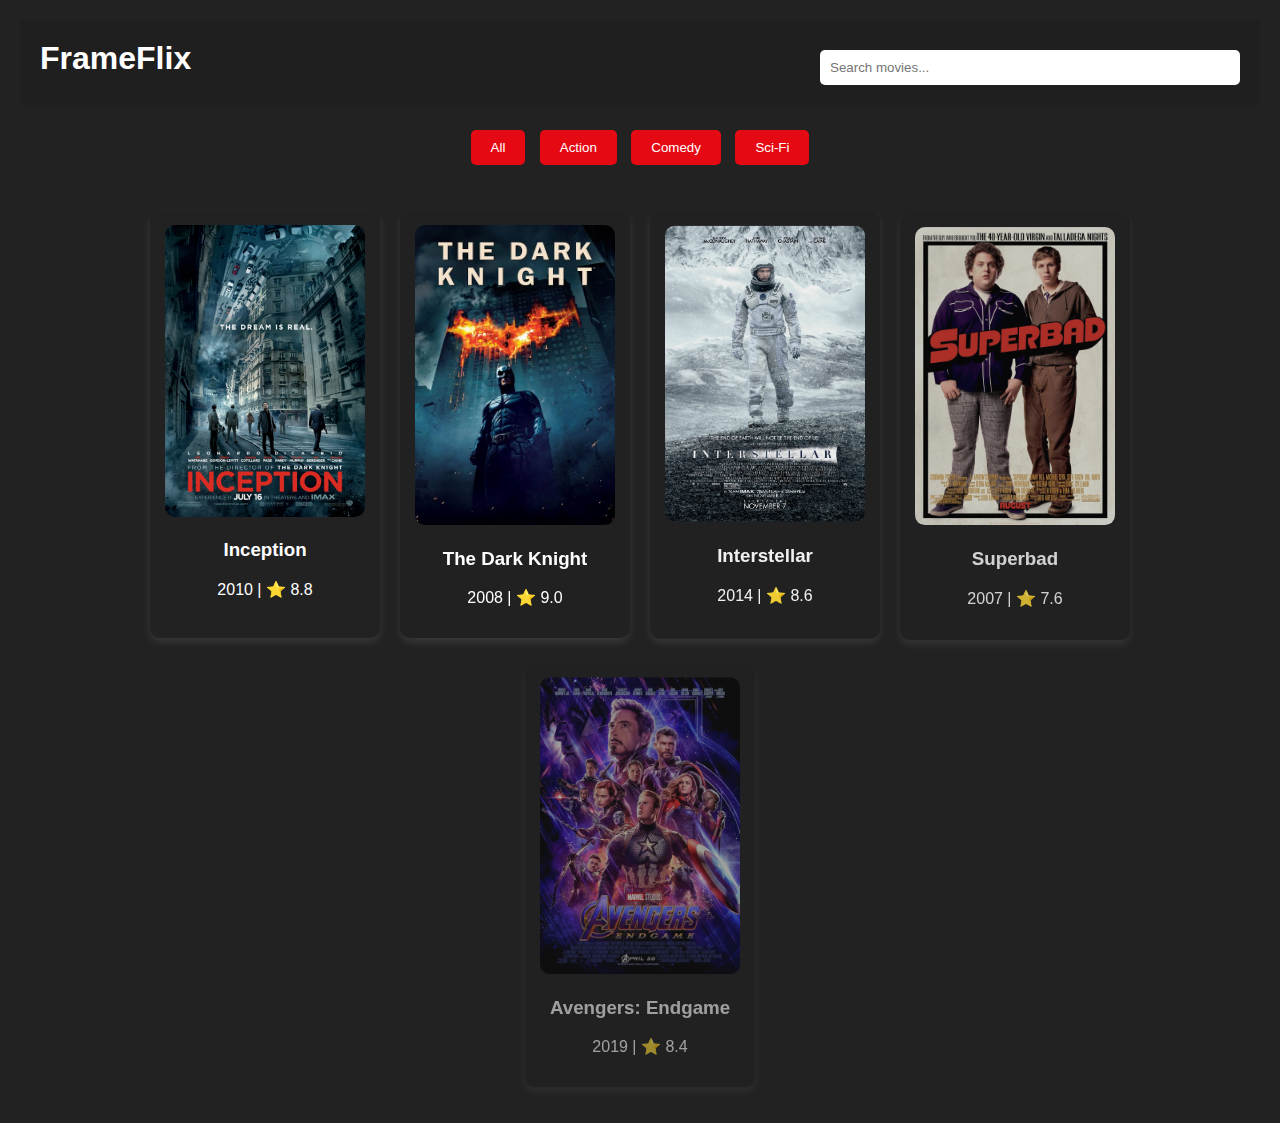
==== index.html @ 9d99256b "reorderd" ====
<!DOCTYPE html>
<html lang="en">
<head>
    <meta charset="UTF-8">
    <meta name="viewport" content="width=device-width, initial-scale=1.0">
    <title>Movie Recommendations</title>
    <link rel="stylesheet" href="styles.css">
    <script src="https://cdnjs.cloudflare.com/ajax/libs/gsap/3.12.2/gsap.min.js"></script>
</head>
<body>
    <header>
        <h1>FrameFlix</h1>
        <input type="text" id="search" placeholder="Search movies...">
    </header>
    
    <nav>
        <button class="filter" data-genre="all">All</button>
        <button class="filter" data-genre="action">Action</button>
        <button class="filter" data-genre="comedy">Comedy</button>
        <button class="filter" data-genre="sci-fi">Sci-Fi</button>
    </nav>
    
    <main id="movies">
        <!-- Movie items will be dynamically added here -->
    </main>
    
    <script src="script.js"></script>
</body>
</html>
---- styles.css ----
body {
    font-family: Arial, sans-serif;
    background-color: #222;
    color: #fff;
    text-align: center;
    margin: 0;
    padding: 20px;
}

header {
    background-color: #1f1f1f;
    padding: 20px;
    display: flex;
    justify-content: space-between;
}

h1 {
    margin: 0;
}

#search {
    padding: 10px;
    width: 80%;
    max-width: 400px;
    margin-top: 10px;
    border: none;
    border-radius: 5px;
}

nav {
    margin: 20px 0;
}

.filter {
    padding: 10px 20px;
    margin: 5px;
    border: none;
    border-radius: 5px;
    background-color: #e50914;
    color: white;
    cursor: pointer;
    transition: 0.3s;
}

.filter:hover {
    background-color: #b20710;
}

#movies {
    display: flex;
    flex-wrap: wrap;
    justify-content: center;
    gap: 20px;
    padding: 20px;
}

.movie {
    background-color: #222;
    padding: 15px;
    border-radius: 10px;
    width: 200px;
    text-align: center;
    box-shadow: 0 4px 8px rgba(255, 255, 255, 0.1);
    transition: transform 0.3s;
}

.movie:hover {
    transform: translateY(-1px) !important;
    background-color: rgb(46, 46, 46);
}
img {
    width: 100%;
    max-width: 300px;
    border-radius: 10px;
    cursor: pointer;
}


/* MOVIE DETAILS.HTML CSS*/
.movie-details {
    display: flex;
    flex-direction: column;
    max-width: 900px;
    margin: 50px auto;
    padding: 20px;
    background: #1e1e1e;
    border-radius: 10px;
    box-shadow: 0 4px 10px rgba(255, 255, 255, 0.1);
}
#movie-title{
    font-size:2.5rem;
    margin-bottom: 10px;
    align-self: flex-start;
}

.movie-media {
    flex: 1;
    display: flex;
    flex-direction: column;
    align-items: center;
    gap: 20px;
}

.movie-media img {
    width: 100%;
    max-width: 400px;
    border-radius: 10px;
}

.movie-media iframe {
    width: 100%;
    height: 315px;
    border-radius: 10px;
}

.details-content {
    flex: 1;
    text-align: left;
    padding: 20px;
}

.details-content h1 {
    font-size: 2.5rem;
    margin-bottom: 10px;
}

.details-content p {
    font-size: 1.2rem;
    line-height: 1.5;
    margin-bottom: 10px;
}
#movie-details-nav { 
    display: flex;
    gap: 20px;
    align-items: center;
    margin-bottom: 20px;
    justify-content: center;
}

.back-btn {
    display: inline-block;
    padding: 10px 10px;
    background-color: #ff6b6b;
    color: #fff;
    text-decoration: none;
    border-radius: 5px;
    font-size: 1rem;
    transition: 0.3s;
    position: relative;
    left:0;
}

.back-btn:hover {
    background-color: #ff4040;
}

button {
    background-color: #ff4c4c;
    color: white;
    border: none;
    padding: 10px 15px;
    border-radius: 5px;
    cursor: pointer;
    margin-bottom: 20px;
}

button:hover {
    background-color: #d43c3c;
}

.movie-container {
    display: flex;
    flex-wrap: wrap;
    align-items: center;
    justify-content: center;
}

.movie-container img {
    width: 100%;
    max-width: 300px;
    border-radius: 10px;
    margin-bottom: 20px;
}

.movie-content {
    max-width: 400px;
    text-align: left;
    margin-left: 20px;
}

.movie-content h1 {
    font-size: 28px;
    margin-bottom: 10px;
}

.movie-content p {
    font-size: 16px;
    line-height: 1.5;
    margin: 5px 0;
}
.movie-posters {
    display: flex;
    flex-direction: row;
    flex-wrap: wrap;
    justify-content: center;
    gap: 20px;
    margin-top: 20px;
}
.trailer-btn {
    display: inline-block;
    margin-top: 15px;
    padding: 12px 20px;
    background-color: #ff4c4c;
    color: white;
    text-decoration: none;
    border-radius: 5px;
    font-weight: bold;
}

.trailer-btn:hover {
    background-color: #d43c3c;
}


/* responsiveness */
@media screen and (max-width: 600px) {
    #movies {
        padding: 10px;
    }

    .movie {
        width: 100%;
    }
    header{
        flex-direction: column;
        align-items: center;        
    }
    nav{
        display: flex;
        flex-wrap: wrap;
        justify-content: center;
    }
}

@media (max-width: 768px) {
  .movie-details {
    flex-direction: column;
    text-align: center;
  }
  .details-content {
    text-align: center;
    padding: 10px;
  }
    .movie-content {
        margin-left: 0;
    }
    .movie-content h1 {
        font-size: 24px;
    }
    .movie-content p {
        font-size: 14px;
    }
    .trailer-btn {
        margin-top: 10px;
    }
    iframe{
        width: 100%;
        height: 200px;
    }
    .back-btn{
        left:1rem;
        margin: 1rem;
    }
}
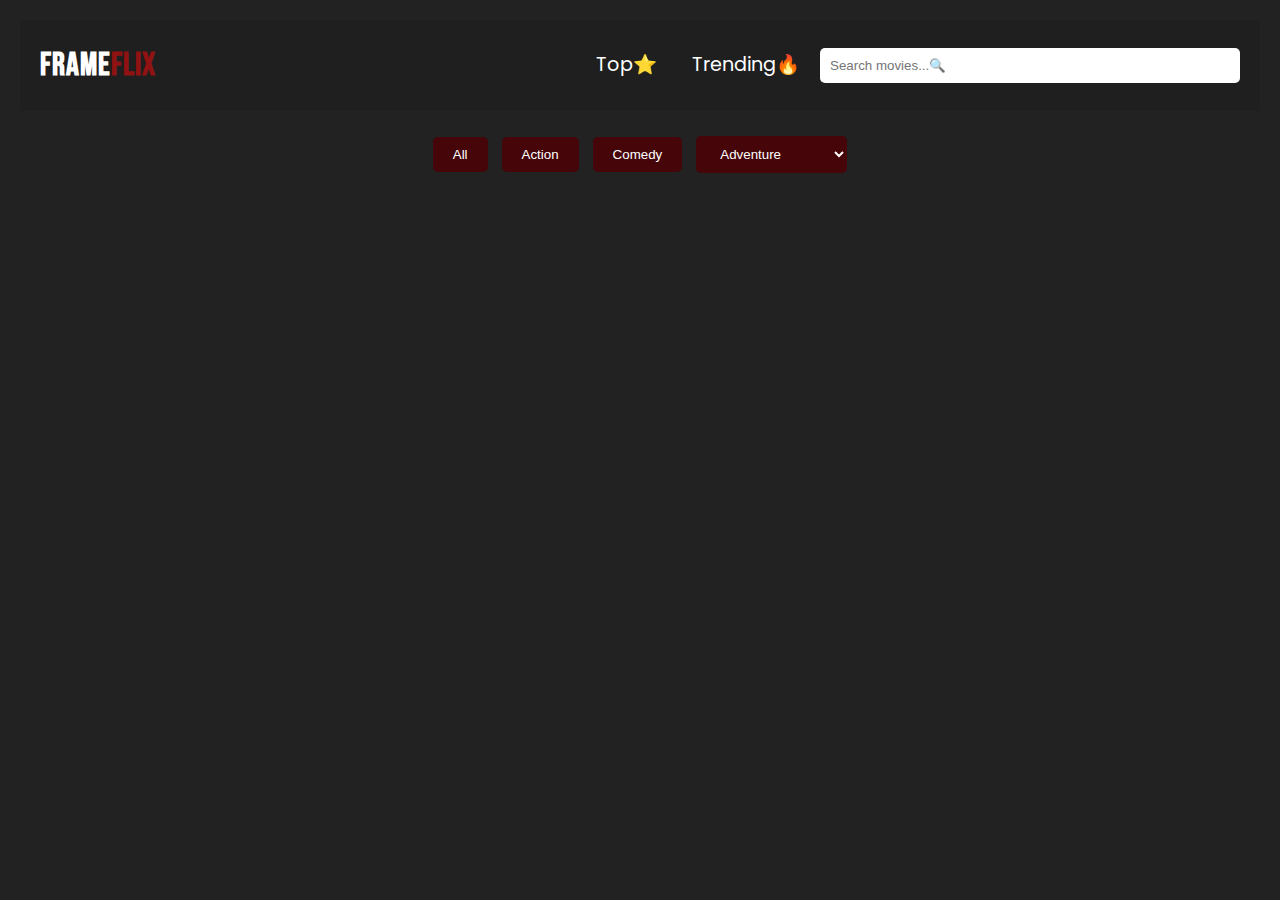
==== commit fe5c3644: "changed to api" ====
--- a/index.html
+++ b/index.html
@@ -9,21 +9,50 @@
 </head>
 <body>
     <header>
-        <h1>FrameFlix</h1>
-        <input type="text" id="search" placeholder="Search movies...">
+        <h1 id="logo">Frame<span style="color: rgb(144, 18, 18);">Flix</span> </h1>
+        <div id="right-side">
+            <a href="#" id="toprated-link">Top⭐</a>
+            <a href="#" id="trending-link">Trending🔥</a>
+            <input type="text" id="search" placeholder="Search movies...🔍">
+        </div>
     </header>
-    
+
     <nav>
-        <button class="filter" data-genre="all">All</button>
-        <button class="filter" data-genre="action">Action</button>
-        <button class="filter" data-genre="comedy">Comedy</button>
-        <button class="filter" data-genre="sci-fi">Sci-Fi</button>
+
+        <button class="filter" data-genre="All">All</button>
+        <button class="filter" data-genre="Action">Action</button>
+        <button class="filter" data-genre="Comedy">Comedy</button>
+
+        <!-- Dropdown Filter -->
+        <select id="genre-select" class="filter">
+            <!-- <option value="all">All</option> -->
+            <!-- <option value="Action">Action</option> -->
+            <option value="Adventure">Adventure</option>
+            <option value="Animation">Animation</option>
+            <!-- <option value="Comedy">Comedy</option> -->
+            <option value="Crime">Crime</option>
+            <option value="Documentary">Documentary</option>
+            <option value="Drama">Drama</option>
+            <option value="Family">Family</option>
+            <option value="Fantasy">Fantasy</option>
+            <option value="History">History</option>
+            <option value="Horror">Horror</option>
+            <option value="Music">Music</option>
+            <option value="Mystery">Mystery</option>
+            <option value="Romance">Romance</option>
+            <option value="Science Fiction">Science Fiction</option>
+            <option value="TV Movie">TV Movie</option>
+            <option value="Thriller">Thriller</option>
+            <option value="War">War</option>
+            <option value="Western">Western</option>
+        </select>
+
     </nav>
-    
+
     <main id="movies">
         <!-- Movie items will be dynamically added here -->
     </main>
-    
+
     <script src="script.js"></script>
 </body>
 </html>
--- a/styles.css
+++ b/styles.css
@@ -1,248 +1,311 @@
+@import url("https://fonts.googleapis.com/css2?family=Bebas+Neue&family=Poppins:wght@300;400;600&display=swap");
+
 body {
-    font-family: Arial, sans-serif;
-    background-color: #222;
-    color: #fff;
-    text-align: center;
+  font-family: "Poppins", sans-serif;
+  font-size: 16px;
+  line-height: 1.6;
+  color: #e0e0e0; /* Light grey for better readability on dark backgrounds */
+}
+
+h1,
+h2,
+h3 {
+  font-family: "Bebas Neue", sans-serif;
+  text-transform: uppercase;
+  letter-spacing: 1px;
+}
+
+body {
+  background-color: #222;
+  color: #fff;
+  text-align: center;
+  margin: 0;
+  padding: 20px;
+}
+#logo {
+  cursor: default;
+  user-select: none;
+}
+
+header {
+  background-color: #1f1f1f;
+  padding: 20px;
+  display: flex;
+  justify-content: space-between;
+}
+#right-side {
+  display: flex;
+  flex-direction: row;
+  gap: 20px;
+  width: 70%;
+  justify-content: flex-end;
+  align-items: center;
+}
+#right-side a {
+  color: white;
+  text-decoration: none;
+  font-size: 1.2rem;
+  border-radius: 5px;
+  transition: 0.3s;
+}
+
+h1 {
+  margin: 0;
+}
+
+#toprated-link{
+  padding: 5px 15px;
+  border-radius: 5px;
+}
+
+#search {
+  padding: 10px;
+  width: 80%;
+  max-width: 400px;
+  border: none;
+  border-radius: 5px;
+}
+
+nav {
+  margin: 20px 0;
+}
+
+
+.filter {
+  padding: 10px 20px;
+  margin: 5px;
+  border: none;
+  border-radius: 5px;
+  background-color: #460508;
+  color: white;
+  cursor: pointer;
+  transition: 0.3s;
+}
+
+.filter:hover {
+  background-color: rgb(144, 18, 18);
+}
+
+#movies {
+  display: flex;
+  flex-wrap: wrap;
+  justify-content: center;
+  gap: 20px;
+  padding: 20px;
+}
+
+.movie {
+  background-color: #222;
+  padding: 15px;
+  border-radius: 10px;
+  width: 200px;
+  text-align: center;
+  box-shadow: 0 4px 8px rgba(255, 255, 255, 0.1);
+  transition: transform 0.3s;
+}
+
+.movie:hover {
+  transform: translateY(-1px) !important;
+  background-color: rgb(46, 46, 46);
+}
+img {
+  width: 100%;
+  max-width: 300px;
+  border-radius: 10px;
+  cursor: pointer;
+}
+.no-movies {
+  text-align: center;
+  font-size: 1.2rem;
+  color: #ccc;
+  margin-top: 20px;
+}
+
+/* MOVIE DETAILS.HTML CSS*/
+.movie-details {
+  display: flex;
+  flex-direction: column;
+  max-width: 900px;
+  margin: 50px auto;
+  padding: 20px;
+  background: #1e1e1e;
+  border-radius: 10px;
+  box-shadow: 0 4px 10px rgba(255, 255, 255, 0.1);
+}
+#movie-title {
+  font-size: 2.5rem;
+  margin-bottom: 10px;
+  align-self: flex-start;
+}
+
+.movie-media {
+  flex: 1;
+  display: flex;
+  flex-direction: column;
+  align-items: center;
+  gap: 20px;
+}
+
+.movie-media img {
+  width: 100%;
+  max-width: 400px;
+  border-radius: 10px;
+}
+
+.movie-media iframe {
+  width: 100%;
+  height: 315px;
+  border-radius: 10px;
+}
+
+.details-content {
+  flex: 1;
+  text-align: left;
+  padding: 20px;
+}
+
+.details-content h1 {
+  font-size: 2.5rem;
+  margin-bottom: 10px;
+}
+
+.details-content p {
+  font-size: 1.2rem;
+  line-height: 1.5;
+  margin-bottom: 10px;
+}
+#movie-details-nav {
+  display: flex;
+  gap: 20px;
+  align-items: center;
+  margin-bottom: 20px;
+  justify-content: center;
+}
+
+.back-btn {
+  display: inline-block;
+  padding: 10px 10px;
+  background-color: #ff6b6b;
+  color: #fff;
+  text-decoration: none;
+  border-radius: 5px;
+  font-size: 1rem;
+  transition: 0.3s;
+  position: relative;
+  left: 0;
+}
+
+.back-btn:hover {
+  background-color: #ff4040;
+}
+
+button {
+  background-color: #ff4c4c;
+  color: white;
+  border: none;
+  padding: 10px 15px;
+  border-radius: 5px;
+  cursor: pointer;
+  margin-bottom: 20px;
+}
+
+button:hover {
+  background-color: #d43c3c;
+}
+
+.movie-container {
+  display: flex;
+  flex-wrap: wrap;
+  align-items: center;
+  justify-content: center;
+}
+
+.movie-container img {
+  width: 100%;
+  max-width: 300px;
+  border-radius: 10px;
+  margin-bottom: 20px;
+}
+
+.movie-content {
+  max-width: 400px;
+  text-align: left;
+  margin-left: 20px;
+}
+
+.movie-content h1 {
+  font-size: 28px;
+  margin-bottom: 10px;
+}
+
+.movie-content p {
+  font-size: 16px;
+  line-height: 1.5;
+  margin: 5px 0;
+}
+.movie-posters {
+  display: flex;
+  flex-direction: row;
+  flex-wrap: wrap;
+  justify-content: center;
+  gap: 20px;
+  margin-top: 20px;
+}
+.trailer-btn {
+  display: inline-block;
+  margin-top: 15px;
+  padding: 12px 20px;
+  background-color: #ff4c4c;
+  color: white;
+  text-decoration: none;
+  border-radius: 5px;
+  font-weight: bold;
+}
+
+.trailer-btn:hover {
+  background-color: #d43c3c;
+}
+
+.review {
+    background: #222;
+    padding: 15px;
+    border-radius: 5px;
+    margin-bottom: 10px;
+}
+
+.review h4 {
     margin: 0;
-    padding: 20px;
-}
-
-header {
-    background-color: #1f1f1f;
-    padding: 20px;
-    display: flex;
-    justify-content: space-between;
-}
-
-h1 {
-    margin: 0;
-}
-
-#search {
+    color: #f5c518;
+}
+
+.review p {
+    font-size: 14px;
+    line-height: 1.5;
+}
+
+/* responsiveness */
+@media (max-width: 768px) {
+  #movies {
     padding: 10px;
-    width: 80%;
-    max-width: 400px;
-    margin-top: 10px;
-    border: none;
-    border-radius: 5px;
-}
-
-nav {
-    margin: 20px 0;
-}
-
-.filter {
-    padding: 10px 20px;
-    margin: 5px;
-    border: none;
-    border-radius: 5px;
-    background-color: #e50914;
-    color: white;
-    cursor: pointer;
-    transition: 0.3s;
-}
-
-.filter:hover {
-    background-color: #b20710;
-}
-
-#movies {
+  }
+  .movie {
+    width: 100%;
+    max-width: 300px; /* Prevents movies from stretching too wide */
+  }
+  header {
+    flex-direction: column;
+    align-items: center;
+    justify-content: center;
+  }
+  nav {
     display: flex;
     flex-wrap: wrap;
     justify-content: center;
-    gap: 20px;
-    padding: 20px;
-}
-
-.movie {
-    background-color: #222;
-    padding: 15px;
-    border-radius: 10px;
-    width: 200px;
-    text-align: center;
-    box-shadow: 0 4px 8px rgba(255, 255, 255, 0.1);
-    transition: transform 0.3s;
-}
-
-.movie:hover {
-    transform: translateY(-1px) !important;
-    background-color: rgb(46, 46, 46);
-}
-img {
-    width: 100%;
-    max-width: 300px;
-    border-radius: 10px;
-    cursor: pointer;
-}
-
-
-/* MOVIE DETAILS.HTML CSS*/
-.movie-details {
-    display: flex;
-    flex-direction: column;
-    max-width: 900px;
-    margin: 50px auto;
-    padding: 20px;
-    background: #1e1e1e;
-    border-radius: 10px;
-    box-shadow: 0 4px 10px rgba(255, 255, 255, 0.1);
-}
-#movie-title{
-    font-size:2.5rem;
-    margin-bottom: 10px;
-    align-self: flex-start;
-}
-
-.movie-media {
-    flex: 1;
-    display: flex;
-    flex-direction: column;
-    align-items: center;
-    gap: 20px;
-}
-
-.movie-media img {
-    width: 100%;
-    max-width: 400px;
-    border-radius: 10px;
-}
-
-.movie-media iframe {
-    width: 100%;
-    height: 315px;
-    border-radius: 10px;
-}
-
-.details-content {
-    flex: 1;
-    text-align: left;
-    padding: 20px;
-}
-
-.details-content h1 {
-    font-size: 2.5rem;
-    margin-bottom: 10px;
-}
-
-.details-content p {
-    font-size: 1.2rem;
-    line-height: 1.5;
-    margin-bottom: 10px;
-}
-#movie-details-nav { 
-    display: flex;
-    gap: 20px;
-    align-items: center;
-    margin-bottom: 20px;
-    justify-content: center;
-}
-
-.back-btn {
-    display: inline-block;
-    padding: 10px 10px;
-    background-color: #ff6b6b;
-    color: #fff;
-    text-decoration: none;
-    border-radius: 5px;
-    font-size: 1rem;
-    transition: 0.3s;
-    position: relative;
-    left:0;
-}
-
-.back-btn:hover {
-    background-color: #ff4040;
-}
-
-button {
-    background-color: #ff4c4c;
-    color: white;
-    border: none;
-    padding: 10px 15px;
-    border-radius: 5px;
-    cursor: pointer;
-    margin-bottom: 20px;
-}
-
-button:hover {
-    background-color: #d43c3c;
-}
-
-.movie-container {
-    display: flex;
-    flex-wrap: wrap;
-    align-items: center;
-    justify-content: center;
-}
-
-.movie-container img {
-    width: 100%;
-    max-width: 300px;
-    border-radius: 10px;
-    margin-bottom: 20px;
-}
-
-.movie-content {
-    max-width: 400px;
-    text-align: left;
-    margin-left: 20px;
-}
-
-.movie-content h1 {
-    font-size: 28px;
-    margin-bottom: 10px;
-}
-
-.movie-content p {
-    font-size: 16px;
-    line-height: 1.5;
-    margin: 5px 0;
-}
-.movie-posters {
-    display: flex;
-    flex-direction: row;
-    flex-wrap: wrap;
-    justify-content: center;
-    gap: 20px;
-    margin-top: 20px;
-}
-.trailer-btn {
-    display: inline-block;
-    margin-top: 15px;
-    padding: 12px 20px;
-    background-color: #ff4c4c;
-    color: white;
-    text-decoration: none;
-    border-radius: 5px;
-    font-weight: bold;
-}
-
-.trailer-btn:hover {
-    background-color: #d43c3c;
-}
-
-
-/* responsiveness */
-@media screen and (max-width: 600px) {
-    #movies {
-        padding: 10px;
-    }
-
-    .movie {
-        width: 100%;
-    }
-    header{
-        flex-direction: column;
-        align-items: center;        
-    }
-    nav{
-        display: flex;
-        flex-wrap: wrap;
-        justify-content: center;
-    }
-}
-
-@media (max-width: 768px) {
+  }
+  #right-side {
+    margin: 1rem;
+    gap: 10px;
+  }
   .movie-details {
     flex-direction: column;
     text-align: center;
@@ -251,25 +314,42 @@
     text-align: center;
     padding: 10px;
   }
-    .movie-content {
-        margin-left: 0;
-    }
-    .movie-content h1 {
-        font-size: 24px;
-    }
-    .movie-content p {
-        font-size: 14px;
-    }
-    .trailer-btn {
-        margin-top: 10px;
-    }
-    iframe{
-        width: 100%;
-        height: 200px;
-    }
-    .back-btn{
-        left:1rem;
-        margin: 1rem;
-    }
-}
-    +  .movie-content {
+    margin-left: 0;
+  }
+  .movie-content h1 {
+    font-size: 24px;
+  }
+  .movie-content p {
+    font-size: 14px;
+  }
+  .trailer-btn {
+    margin-top: 10px;
+  }
+  iframe {
+    width: 100%;
+    aspect-ratio: 16 / 9; /* Responsive */
+  }
+  .back-btn {
+    left: 1rem;
+    margin: 1rem;
+  }
+  .movie-posters img {
+    width: 100%;
+    max-width: 200px;
+  }
+  .movie-posters {
+    gap: 10px;
+  }
+  .movie-posters iframe {
+    width: 100%;
+    aspect-ratio: 16 / 9; /* Ensures correct proportion */
+  }
+  .details-content h1 {
+    font-size: 2rem;
+  }
+  .details-content p {
+    text-align: left;
+    font-size: 1rem;
+  }
+}
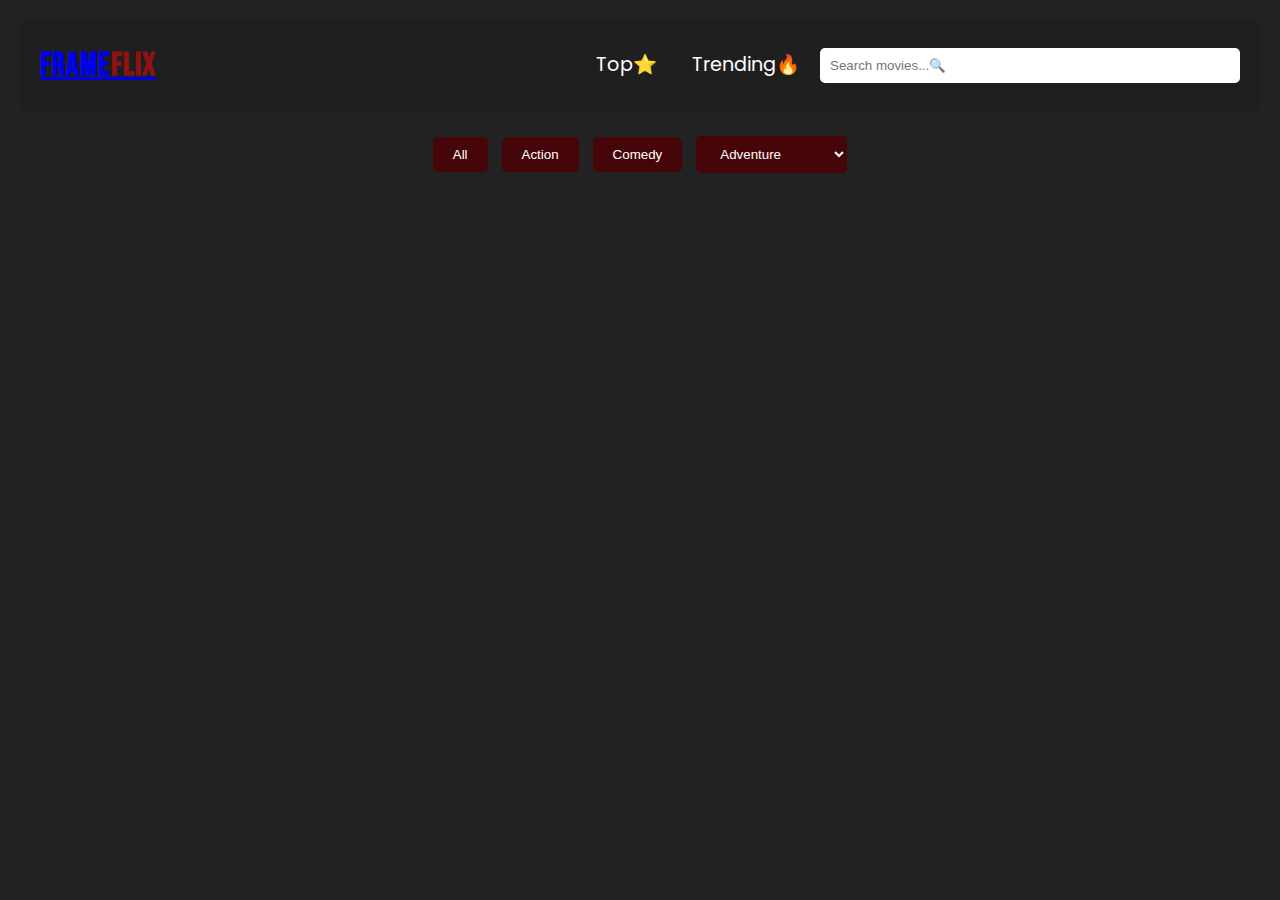
==== commit b30b9f13: "logo link" ====
--- a/index.html
+++ b/index.html
@@ -3,13 +3,13 @@
 <head>
     <meta charset="UTF-8">
     <meta name="viewport" content="width=device-width, initial-scale=1.0">
-    <title>Movie Recommendations</title>
+    <title>FrameFlix</title>
     <link rel="stylesheet" href="styles.css">
     <script src="https://cdnjs.cloudflare.com/ajax/libs/gsap/3.12.2/gsap.min.js"></script>
 </head>
 <body>
     <header>
-        <h1 id="logo">Frame<span style="color: rgb(144, 18, 18);">Flix</span> </h1>
+        <a href="index.html"><h1 id="logo">Frame<span style="color: rgb(144, 18, 18);">Flix</span> </h1></a>
         <div id="right-side">
             <a href="#" id="toprated-link">Top⭐</a>
             <a href="#" id="trending-link">Trending🔥</a>
--- a/styles.css
+++ b/styles.css
@@ -53,7 +53,7 @@
   margin: 0;
 }
 
-#toprated-link{
+#toprated-link {
   padding: 5px 15px;
   border-radius: 5px;
 }
@@ -70,7 +70,6 @@
   margin: 20px 0;
 }
 
-
 .filter {
   padding: 10px 20px;
   margin: 5px;
@@ -102,12 +101,14 @@
   text-align: center;
   box-shadow: 0 4px 8px rgba(255, 255, 255, 0.1);
   transition: transform 0.3s;
+  cursor: pointer;
 }
 
 .movie:hover {
   transform: translateY(-1px) !important;
   background-color: rgb(46, 46, 46);
 }
+
 img {
   width: 100%;
   max-width: 300px;
@@ -267,20 +268,20 @@
 }
 
 .review {
-    background: #222;
-    padding: 15px;
-    border-radius: 5px;
-    margin-bottom: 10px;
+  background: #222;
+  padding: 15px;
+  border-radius: 5px;
+  margin-bottom: 10px;
 }
 
 .review h4 {
-    margin: 0;
-    color: #f5c518;
+  margin: 0;
+  color: #f5c518;
 }
 
 .review p {
-    font-size: 14px;
-    line-height: 1.5;
+  font-size: 14px;
+  line-height: 1.5;
 }
 
 /* responsiveness */
@@ -305,7 +306,10 @@
   #right-side {
     margin: 1rem;
     gap: 10px;
-  }
+    display: flex;
+    flex-direction: column;
+  }
+
   .movie-details {
     flex-direction: column;
     text-align: center;
